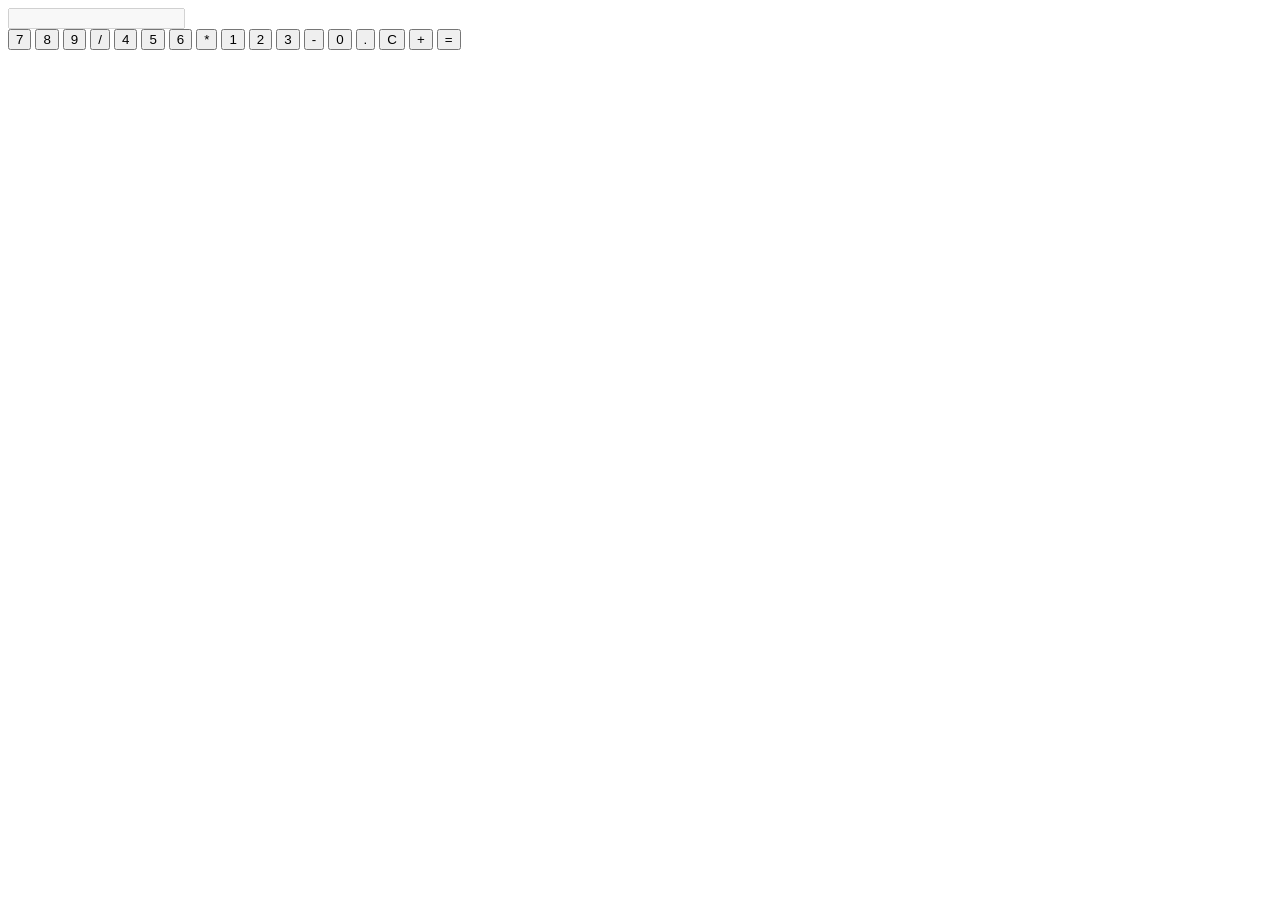
==== index.html @ a0efc395 "Add initial HTML structure for calculator" ====
<!DOCTYPE html>
<html lang="en">
<head>
    <meta charset="UTF-8">
    <meta name="viewport" content="width=device-width, initial-scale=1.0">
    <title>Simple Calculator</title>
    <link rel="stylesheet" href="style.css">
</head>
<body>

    <div class="calculator">
        <input type="text" id="display" disabled>

        <div class="buttons">
            <button onclick="append('7')">7</button>
            <button onclick="append('8')">8</button>
            <button onclick="append('9')">9</button>
            <button onclick="append('/')">/</button>

            <button onclick="append('4')">4</button>
            <button onclick="append('5')">5</button>
            <button onclick="append('6')">6</button>
            <button onclick="append('*')">*</button>

            <button onclick="append('1')">1</button>
            <button onclick="append('2')">2</button>
            <button onclick="append('3')">3</button>
            <button onclick="append('-')">-</button>

            <button onclick="append('0')">0</button>
            <button onclick="append('.')">.</button>
            <button onclick="clearDisplay()">C</button>
            <button onclick="append('+')">+</button>

            <button class="equal" onclick="calculate()">=</button>
        </div>
    </div>

<script src="script.js"></script>
</body>
</html>
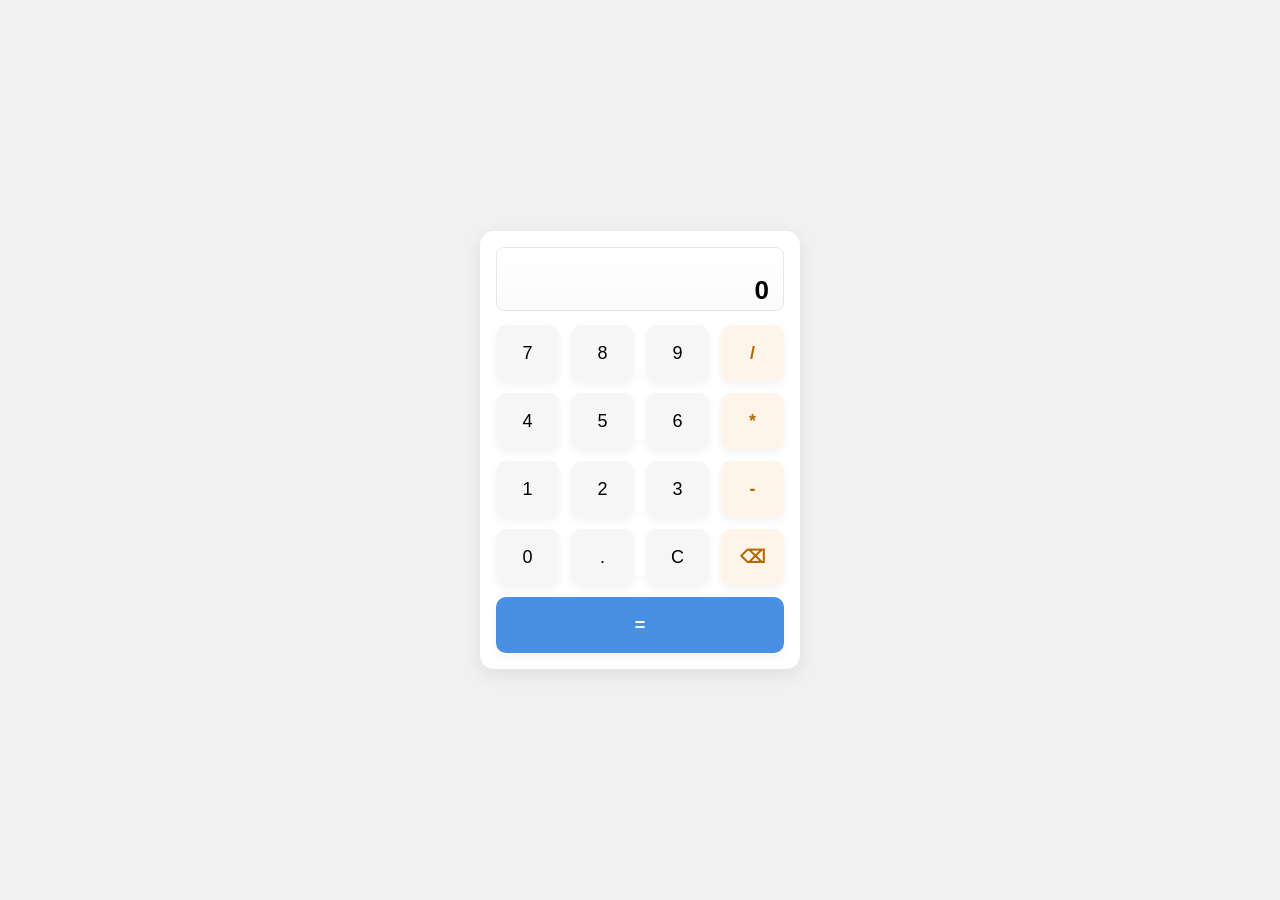
==== commit 111f40c0: "Rename calculator.html to index.html" ====
--- a/index.html
+++ b/index.html
@@ -1,41 +1,260 @@
 <!DOCTYPE html>
 <html lang="en">
 <head>
-    <meta charset="UTF-8">
-    <meta name="viewport" content="width=device-width, initial-scale=1.0">
-    <title>Simple Calculator</title>
-    <link rel="stylesheet" href="style.css">
+  <meta charset="utf-8" />
+  <meta name="viewport" content="width=device-width,initial-scale=1" />
+  <title>Simple Calculator</title>
+  <style>
+    :root{
+      --bg:#f1f1f2;
+      --card:#ffffff;
+      --btn:#f6f6f7;
+      --accent:#4a90e2;
+      --muted:#777;
+      --shadow: 0 6px 18px rgba(20,20,20,0.08);
+    }
+    *{box-sizing:border-box}
+    body{
+      margin:0;
+      min-height:100vh;
+      display:flex;
+      align-items:center;
+      justify-content:center;
+      font-family:Inter, system-ui, -apple-system, "Segoe UI", Roboto, "Helvetica Neue", Arial;
+      background:var(--bg);
+      color:#111;
+      padding:24px;
+    }
+
+    .calc {
+      width: 320px;
+      background:var(--card);
+      border-radius:14px;
+      box-shadow:var(--shadow);
+      padding:16px;
+      overflow:hidden;
+    }
+
+    /* Display */
+    .display {
+      width:100%;
+      height:64px;
+      border-radius:8px;
+      border:1px solid #e6e6e7;
+      background:linear-gradient(180deg,#fff,#fbfbfb);
+      padding:10px 14px;
+      display:flex;
+      flex-direction:column;
+      justify-content:center;
+      margin-bottom:14px;
+    }
+    .display .expr{
+      font-size:14px;
+      color:var(--muted);
+      min-height:18px;
+      overflow:hidden;
+      text-overflow:ellipsis;
+      white-space:nowrap;
+    }
+    .display input{
+      border:0;
+      outline:0;
+      font-size:26px;
+      font-weight:600;
+      text-align:right;
+      width:100%;
+      background:transparent;
+      padding:0;
+      margin-top:4px;
+    }
+
+    /* Buttons grid */
+    .keys{
+      display:grid;
+      grid-template-columns: repeat(4,1fr);
+      gap:12px;
+    }
+    button.key{
+      height:56px;
+      border-radius:10px;
+      border:0;
+      background:var(--btn);
+      box-shadow: 0 4px 8px rgba(0,0,0,0.05);
+      font-size:18px;
+      cursor:pointer;
+      transition: transform .06s ease, box-shadow .06s;
+      user-select:none;
+    }
+    button.key:active{ transform: translateY(2px); }
+    button.op{ background:#fff4ea; color:#b36a00; font-weight:600; }
+    button.equal{
+      grid-column: 1 / -1;
+      background:var(--accent);
+      color: #fff;
+      font-weight:700;
+    }
+    button.wide{ grid-column: span 2; }
+
+    /* small screens */
+    @media (max-width:360px){
+      .calc{ width: 92vw; }
+      .display{ height:58px; }
+      button.key{ height:50px; font-size:17px; }
+    }
+  </style>
 </head>
 <body>
 
-    <div class="calculator">
-        <input type="text" id="display" disabled>
-
-        <div class="buttons">
-            <button onclick="append('7')">7</button>
-            <button onclick="append('8')">8</button>
-            <button onclick="append('9')">9</button>
-            <button onclick="append('/')">/</button>
-
-            <button onclick="append('4')">4</button>
-            <button onclick="append('5')">5</button>
-            <button onclick="append('6')">6</button>
-            <button onclick="append('*')">*</button>
-
-            <button onclick="append('1')">1</button>
-            <button onclick="append('2')">2</button>
-            <button onclick="append('3')">3</button>
-            <button onclick="append('-')">-</button>
-
-            <button onclick="append('0')">0</button>
-            <button onclick="append('.')">.</button>
-            <button onclick="clearDisplay()">C</button>
-            <button onclick="append('+')">+</button>
-
-            <button class="equal" onclick="calculate()">=</button>
-        </div>
+  <div class="calc" role="application" aria-label="Calculator">
+    <div class="display" aria-hidden="false">
+      <div class="expr" id="expr"></div>
+      <input id="display" inputmode="numeric" aria-label="Calculator display" readonly />
     </div>
 
-<script src="script.js"></script>
+    <div class="keys" role="group" aria-label="Calculator keys">
+      <button class="key" data-action="digit">7</button>
+      <button class="key" data-action="digit">8</button>
+      <button class="key" data-action="digit">9</button>
+      <button class="key op" data-action="op">/</button>
+
+      <button class="key" data-action="digit">4</button>
+      <button class="key" data-action="digit">5</button>
+      <button class="key" data-action="digit">6</button>
+      <button class="key op" data-action="op">*</button>
+
+      <button class="key" data-action="digit">1</button>
+      <button class="key" data-action="digit">2</button>
+      <button class="key" data-action="digit">3</button>
+      <button class="key op" data-action="op">-</button>
+
+      <button class="key" data-action="digit">0</button>
+      <button class="key" data-action="dot">.</button>
+      <button class="key" data-action="clear">C</button>
+      <button class="key op" data-action="back">⌫</button>
+
+      <button class="key equal" data-action="equal">=</button>
+    </div>
+  </div>
+
+  <script>
+    (function(){
+      const displayInput = document.getElementById('display');
+      const exprDiv = document.getElementById('expr');
+      const keys = document.querySelectorAll('button.key');
+
+      let expr = '';      // full expression string
+      let current = '';   // current number (for nicer expr preview)
+
+      function updateView(){
+        displayInput.value = current || '0';
+        exprDiv.textContent = expr;
+      }
+
+      function appendDigit(d){
+        // avoid multiple leading zeros
+        if(current === '0' && d === '0') return;
+        if(current === '0' && d !== '.') current = d;
+        else current += d;
+        updateView();
+      }
+
+      function appendDot(){
+        if(!current) current = '0.';
+        else if(!current.includes('.')) current += '.';
+        updateView();
+      }
+
+      function pushOperator(op){
+        if(!current && !expr) {
+          // allow negative start
+          if(op === '-') { current = '-'; updateView(); return; }
+          return;
+        }
+        // if current exists, push it
+        if(current) {
+          expr += current;
+          current = '';
+        }
+        // if expr ends with operator, replace it
+        if(/[+\-*/]$/.test(expr)) {
+          expr = expr.slice(0,-1) + op;
+        } else {
+          expr += op;
+        }
+        updateView();
+      }
+
+      function clearAll(){
+        expr = '';
+        current = '';
+        updateView();
+      }
+
+      function backspace(){
+        if(current){
+          current = current.slice(0,-1);
+        } else if(expr){
+          expr = expr.slice(0,-1);
+        }
+        updateView();
+      }
+
+      function evaluateExpr(){
+        // build final expression
+        let toEval = expr + (current || '');
+        if(!toEval) return;
+        // sanitize: allow only digits, operators, dot
+        if(!/^[\d+\-*/.() ]+$/.test(toEval)) {
+          displayInput.value = 'Error';
+          expr = '';
+          current = '';
+          return;
+        }
+        try {
+          // Use Function instead of eval for slight safety
+          // NOTE: this still evaluates JS math expressions only.
+          let result = Function('"use strict"; return ('+toEval+')')();
+          // format result (remove trailing .0)
+          if (typeof result === 'number' && !Number.isInteger(result)) {
+            result = parseFloat(result.toFixed(10)); // trim floating noise
+          }
+          expr = '';
+          current = String(result);
+          updateView();
+        } catch(e){
+          displayInput.value = 'Error';
+          expr = '';
+          current = '';
+        }
+      }
+
+      // attach click handlers
+      keys.forEach(btn=>{
+        btn.addEventListener('click', ()=>{
+          const action = btn.dataset.action;
+          const text = btn.textContent.trim();
+          if(action === 'digit') appendDigit(text);
+          else if(action === 'dot') appendDot();
+          else if(action === 'op') pushOperator(text);
+          else if(action === 'clear') clearAll();
+          else if(action === 'back') backspace();
+          else if(action === 'equal') evaluateExpr();
+        });
+      });
+
+      // keyboard support
+      window.addEventListener('keydown', (e)=>{
+        if(e.key >= '0' && e.key <= '9'){ appendDigit(e.key); e.preventDefault(); }
+        else if(e.key === '.') { appendDot(); e.preventDefault(); }
+        else if(['+','-','*','/'].includes(e.key)){ pushOperator(e.key); e.preventDefault(); }
+        else if(e.key === 'Enter' || e.key === '='){ evaluateExpr(); e.preventDefault(); }
+        else if(e.key === 'Backspace'){ backspace(); e.preventDefault(); }
+        else if(e.key === 'Escape'){ clearAll(); e.preventDefault(); }
+      });
+
+      // initial
+      updateView();
+    })();
+  </script>
 </body>
 </html>
